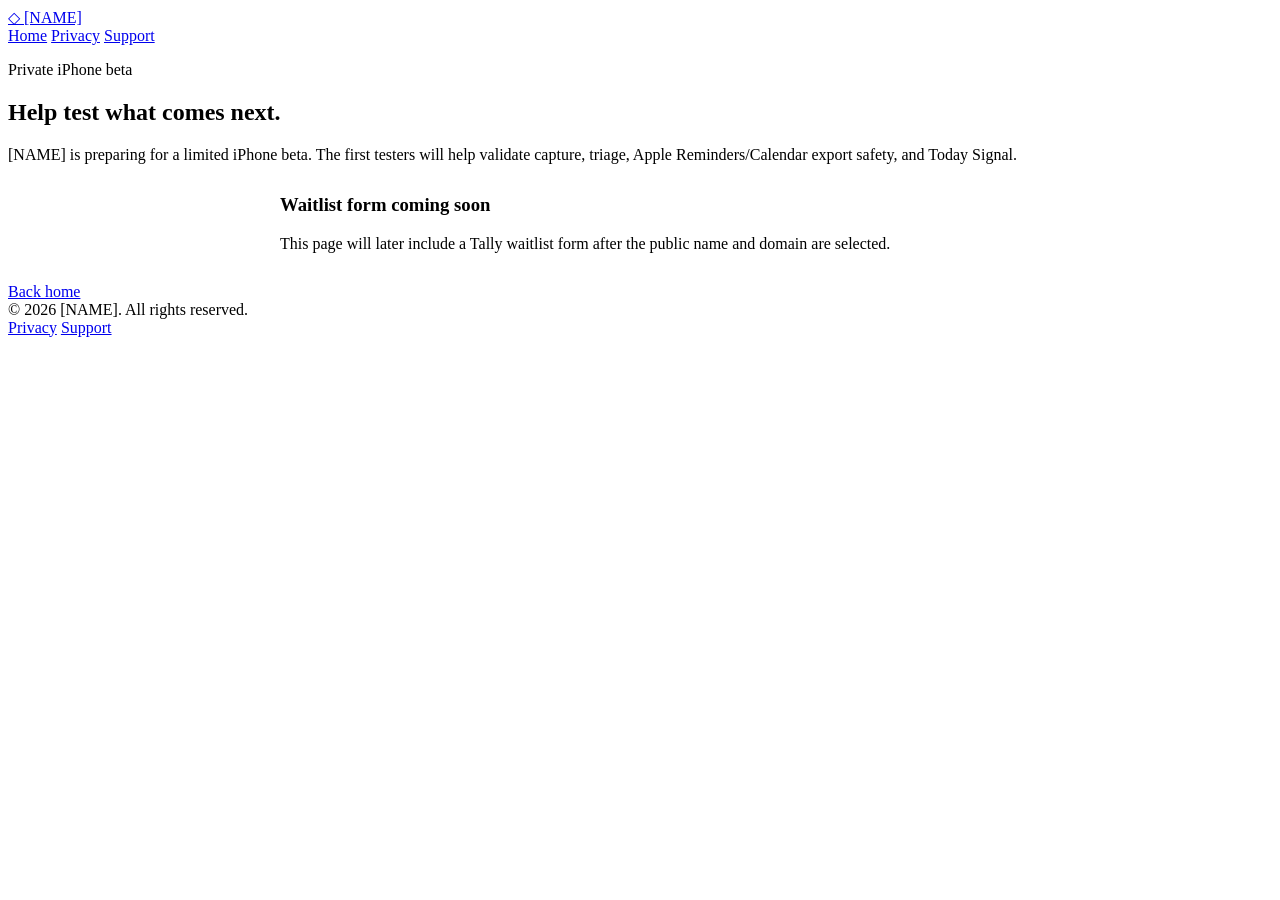
==== beta.html @ 1b4bce82 "Create beta.html" ====
<!doctype html>
<html lang="en-AU">
<head>
  <meta charset="utf-8" />
  <meta name="viewport" content="width=device-width, initial-scale=1" />
  <title>Join the Beta — [NAME]</title>
  <link rel="stylesheet" href="styles.css" />
</head>
<body>
  <header class="site-header">
    <a class="logo" href="index.html">
      <span class="logo-mark">◇</span>
      <span>[NAME]</span>
    </a>
    <nav class="nav">
      <a href="index.html">Home</a>
      <a href="privacy.html">Privacy</a>
      <a href="support.html">Support</a>
    </nav>
  </header>

  <main>
    <section class="cta-section">
      <p class="eyebrow">Private iPhone beta</p>
      <h1>Help test what comes next.</h1>
      <p>
        [NAME] is preparing for a limited iPhone beta. The first testers will help validate capture,
        triage, Apple Reminders/Calendar export safety, and Today Signal.
      </p>

      <div class="card" style="max-width:720px;margin:30px auto;text-align:left;">
        <h3>Waitlist form coming soon</h3>
        <p>
          This page will later include a Tally waitlist form after the public name and domain are selected.
        </p>
      </div>

      <a class="button secondary" href="index.html">Back home</a>
    </section>
  </main>

  <footer class="site-footer">
    <span>© 2026 [NAME]. All rights reserved.</span>
    <div>
      <a href="privacy.html">Privacy</a>
      <a href="support.html">Support</a>
    </div>
  </footer>
</body>
</html>
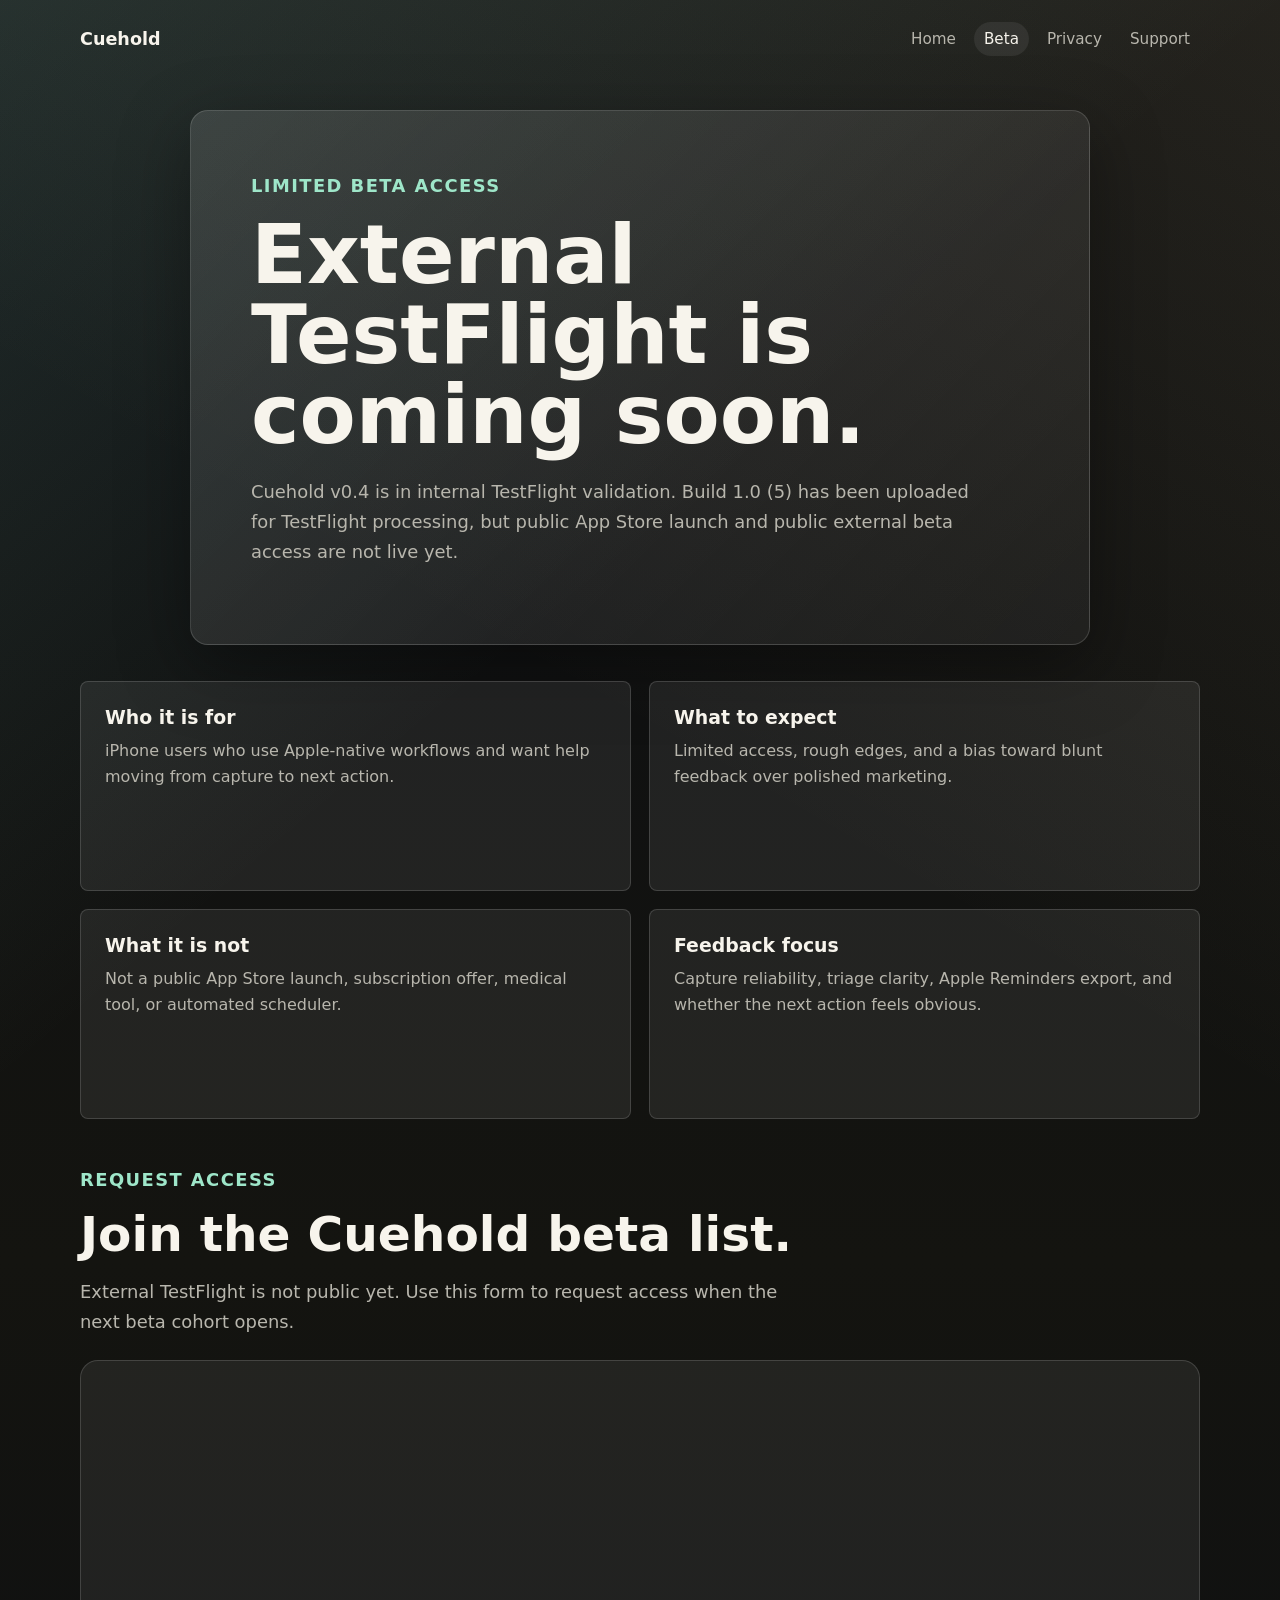
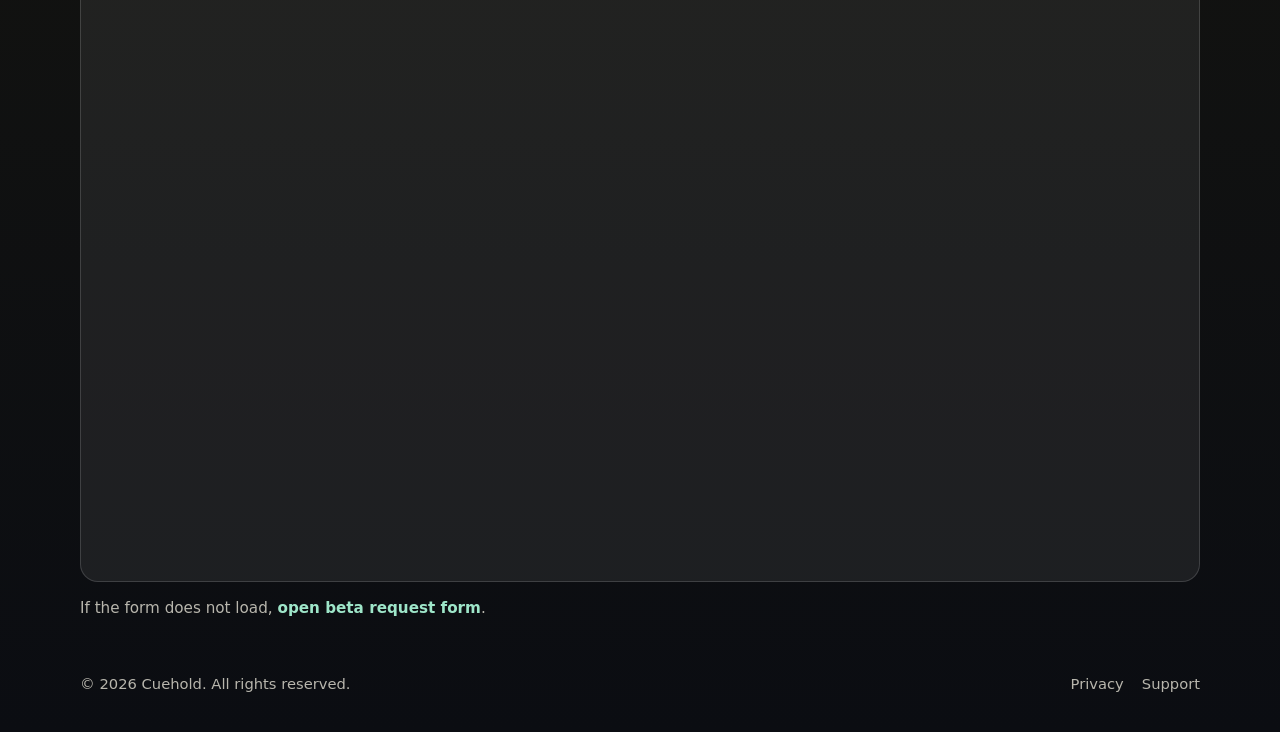
==== commit ba6134d8: "Simplify screenshot and beta CTA flow" ====
--- a/beta.html
+++ b/beta.html
@@ -3,48 +3,122 @@
 <head>
   <meta charset="utf-8" />
   <meta name="viewport" content="width=device-width, initial-scale=1" />
-  <title>Join the Beta — [NAME]</title>
+  <title>Beta Access — Cuehold</title>
+  <meta name="description" content="Request limited beta access for Cuehold. Internal TestFlight is active; external beta access is coming soon." />
+  <meta name="theme-color" content="#0b0d12" />
+  <meta property="og:title" content="Cuehold Beta Access" />
+  <meta property="og:description" content="Internal TestFlight is active. External beta access is coming soon." />
+  <meta property="og:type" content="website" />
+  <meta property="og:url" content="https://dillonmonop.github.io/cuehold/beta.html" />
+  <link rel="canonical" href="https://dillonmonop.github.io/cuehold/beta.html" />
   <link rel="stylesheet" href="styles.css" />
 </head>
+
 <body>
   <header class="site-header">
-    <a class="logo" href="index.html">
-      <span class="logo-mark">◇</span>
-      <span>[NAME]</span>
-    </a>
-    <nav class="nav">
+    <a class="logo" href="index.html" aria-label="Cuehold home">Cuehold</a>
+
+    <nav class="nav" aria-label="Primary">
       <a href="index.html">Home</a>
+      <a href="beta.html" aria-current="page">Beta</a>
       <a href="privacy.html">Privacy</a>
       <a href="support.html">Support</a>
     </nav>
   </header>
 
   <main>
-    <section class="cta-section">
-      <p class="eyebrow">Private iPhone beta</p>
-      <h1>Help test what comes next.</h1>
+    <section class="page-hero">
+      <p class="eyebrow">Limited beta access</p>
+      <h1>External TestFlight is coming soon.</h1>
       <p>
-        [NAME] is preparing for a limited iPhone beta. The first testers will help validate capture,
-        triage, Apple Reminders/Calendar export safety, and Today Signal.
+        Cuehold v0.4 is in internal TestFlight validation. Build 1.0 (5) has been
+        uploaded for TestFlight processing, but public App Store launch and public
+        external beta access are not live yet.
       </p>
+    </section>
 
-      <div class="card" style="max-width:720px;margin:30px auto;text-align:left;">
-        <h3>Waitlist form coming soon</h3>
+    <section class="section compact">
+      <div class="cards two">
+        <article class="card">
+          <h3>Who it is for</h3>
+          <p>iPhone users who use Apple-native workflows and want help moving from capture to next action.</p>
+        </article>
+
+        <article class="card">
+          <h3>What to expect</h3>
+          <p>Limited access, rough edges, and a bias toward blunt feedback over polished marketing.</p>
+        </article>
+
+        <article class="card">
+          <h3>What it is not</h3>
+          <p>Not a public App Store launch, subscription offer, medical tool, or automated scheduler.</p>
+        </article>
+
+        <article class="card">
+          <h3>Feedback focus</h3>
+          <p>Capture reliability, triage clarity, Apple Reminders export, and whether the next action feels obvious.</p>
+        </article>
+      </div>
+    </section>
+
+    <section class="section compact" aria-labelledby="beta-form-heading">
+      <div class="section-heading">
+        <p class="eyebrow">Request access</p>
+        <h2 id="beta-form-heading">Join the Cuehold beta list.</h2>
         <p>
-          This page will later include a Tally waitlist form after the public name and domain are selected.
+          External TestFlight is not public yet. Use this form to request access
+          when the next beta cohort opens.
         </p>
       </div>
 
-      <a class="button secondary" href="index.html">Back home</a>
+      <div class="form-card">
+        <iframe
+          data-tally-src="https://tally.so/embed/dWzORN?alignLeft=1&hideTitle=1&transparentBackground=1&dynamicHeight=1"
+          loading="lazy"
+          width="100%"
+          height="820"
+          frameborder="0"
+          marginheight="0"
+          marginwidth="0"
+          title="Cuehold Beta Request">
+        </iframe>
+      </div>
+      <p class="form-fallback">
+        If the form does not load, <a href="https://tally.so/r/dWzORN">open beta request form</a>.
+      </p>
     </section>
   </main>
 
   <footer class="site-footer">
-    <span>© 2026 [NAME]. All rights reserved.</span>
+    <span>© 2026 Cuehold. All rights reserved.</span>
     <div>
       <a href="privacy.html">Privacy</a>
       <a href="support.html">Support</a>
     </div>
   </footer>
+
+  <script>
+    var d = document;
+    var w = "https://tally.so/widgets/embed.js";
+    var v = function () {
+      if (typeof Tally !== "undefined") {
+        Tally.loadEmbeds();
+      } else {
+        d.querySelectorAll("iframe[data-tally-src]:not([src])").forEach(function (e) {
+          e.src = e.dataset.tallySrc;
+        });
+      }
+    };
+
+    if (typeof Tally !== "undefined") {
+      v();
+    } else if (d.querySelector('script[src="' + w + '"]') == null) {
+      var s = d.createElement("script");
+      s.src = w;
+      s.onload = v;
+      s.onerror = v;
+      d.body.appendChild(s);
+    }
+  </script>
 </body>
 </html>
--- a/styles.css
+++ b/styles.css
@@ -0,0 +1,384 @@
+:root {
+  --bg: #0b0d12;
+  --panel: rgba(255, 255, 255, 0.075);
+  --panel-strong: rgba(255, 255, 255, 0.11);
+  --text: #f7f4ec;
+  --muted: #b8b6ad;
+  --line: rgba(255, 255, 255, 0.15);
+  --accent: #9ee6c9;
+  --accent-strong: #f1d27a;
+  --max: 1120px;
+  --radius-xl: 18px;
+  --radius-lg: 8px;
+}
+
+* {
+  box-sizing: border-box;
+}
+
+html {
+  scroll-behavior: smooth;
+}
+
+body {
+  margin: 0;
+  overflow-x: hidden;
+  min-height: 100vh;
+  font-family: Inter, ui-sans-serif, system-ui, -apple-system, BlinkMacSystemFont, "SF Pro Display", "Segoe UI", sans-serif;
+  color: var(--text);
+  background:
+    linear-gradient(140deg, rgba(158, 230, 201, 0.14), transparent 32%),
+    linear-gradient(210deg, rgba(241, 210, 122, 0.11), transparent 36%),
+    linear-gradient(180deg, #0b0d12 0%, #141410 54%, #0b0d12 100%);
+}
+
+a {
+  color: inherit;
+  text-decoration: none;
+}
+
+a:focus-visible,
+button:focus-visible {
+  outline: 3px solid var(--accent);
+  outline-offset: 4px;
+}
+
+.site-header,
+.hero,
+.page-hero,
+.section,
+.split,
+.cta,
+.site-footer {
+  width: min(var(--max), calc(100% - 40px));
+  margin-left: auto;
+  margin-right: auto;
+}
+
+.site-header {
+  padding: 22px 0;
+  display: flex;
+  align-items: center;
+  justify-content: space-between;
+  gap: 20px;
+}
+
+.logo {
+  flex: 0 0 auto;
+  font-weight: 900;
+  font-size: 1.1rem;
+  letter-spacing: 0;
+}
+
+.nav {
+  display: flex;
+  flex-wrap: wrap;
+  justify-content: flex-end;
+  gap: 8px;
+  color: var(--muted);
+  font-size: 0.95rem;
+}
+
+.nav a {
+  padding: 8px 10px;
+  border-radius: 999px;
+}
+
+.nav a:hover,
+.nav a[aria-current="page"] {
+  color: var(--text);
+  background: rgba(255, 255, 255, 0.07);
+}
+
+.hero,
+.page-hero {
+  margin-top: 32px;
+  padding: 60px;
+  border: 1px solid var(--line);
+  border-radius: var(--radius-xl);
+  background: linear-gradient(135deg, rgba(255, 255, 255, 0.12), rgba(255, 255, 255, 0.045));
+  box-shadow: 0 22px 70px rgba(0, 0, 0, 0.36);
+}
+
+.hero-inner {
+  display: grid;
+  grid-template-columns: minmax(0, 1fr) minmax(260px, 360px);
+  align-items: center;
+  gap: 44px;
+}
+
+.hero-copy {
+  min-width: 0;
+}
+
+.phone-preview {
+  margin: 0;
+  justify-self: center;
+  width: min(100%, 340px);
+  padding: 10px;
+  border: 1px solid rgba(255, 255, 255, 0.2);
+  border-radius: 42px;
+  background:
+    linear-gradient(180deg, rgba(255, 255, 255, 0.16), rgba(255, 255, 255, 0.045)),
+    rgba(0, 0, 0, 0.32);
+  box-shadow: 0 30px 80px rgba(0, 0, 0, 0.46);
+}
+
+.phone-preview img {
+  display: block;
+  width: 100%;
+  height: auto;
+  border: 1px solid rgba(255, 255, 255, 0.14);
+  border-radius: 34px;
+  background: #050609;
+}
+
+.phone-preview img {
+  max-height: 680px;
+  object-fit: cover;
+  object-position: top;
+}
+
+.page-hero {
+  max-width: 900px;
+}
+
+.eyebrow {
+  margin: 0 0 14px;
+  color: var(--accent);
+  font-size: 0.78rem;
+  font-weight: 900;
+  letter-spacing: 0.08em;
+  text-transform: uppercase;
+}
+
+h1,
+h2,
+h3,
+p {
+  margin-top: 0;
+}
+
+h1 {
+  max-width: 920px;
+  margin-bottom: 22px;
+  font-size: clamp(2.8rem, 6.4vw, 5.9rem);
+  line-height: 0.98;
+  letter-spacing: 0;
+}
+
+h2 {
+  margin-bottom: 18px;
+  font-size: clamp(2rem, 3.8vw, 3.45rem);
+  line-height: 1.04;
+  letter-spacing: 0;
+}
+
+h3 {
+  margin-bottom: 10px;
+  font-size: 1.18rem;
+  letter-spacing: 0;
+}
+
+p {
+  color: var(--muted);
+  line-height: 1.65;
+}
+
+.hero-text,
+.page-hero p,
+.section-heading p {
+  max-width: 720px;
+  font-size: 1.12rem;
+}
+
+.hero-actions {
+  display: flex;
+  flex-wrap: wrap;
+  gap: 14px;
+  margin-top: 30px;
+}
+
+.button {
+  display: inline-flex;
+  align-items: center;
+  justify-content: center;
+  min-height: 48px;
+  padding: 0 20px;
+  border-radius: 999px;
+  font-weight: 900;
+}
+
+.primary {
+  color: #11130f;
+  background: linear-gradient(135deg, #ffffff, var(--accent));
+}
+
+.secondary {
+  border: 1px solid var(--line);
+  background: rgba(255, 255, 255, 0.06);
+}
+
+.trust-note {
+  margin-top: 18px;
+  margin-bottom: 0;
+  font-size: 0.95rem;
+}
+
+.section {
+  padding: 72px 0 10px;
+}
+
+.section.compact {
+  padding-top: 36px;
+}
+
+.section-heading {
+  margin-bottom: 24px;
+}
+
+.cards {
+  display: grid;
+  grid-template-columns: repeat(3, minmax(0, 1fr));
+  gap: 18px;
+}
+
+.cards.two {
+  grid-template-columns: repeat(2, minmax(0, 1fr));
+}
+
+.card {
+  min-height: 210px;
+  padding: 24px;
+  border: 1px solid var(--line);
+  border-radius: var(--radius-lg);
+  background: var(--panel);
+}
+
+.card p:last-child {
+  margin-bottom: 0;
+}
+
+.number {
+  margin-bottom: 24px;
+  color: var(--accent-strong);
+  font-weight: 900;
+}
+
+.form-card {
+  overflow: hidden;
+  border: 1px solid var(--line);
+  border-radius: var(--radius-xl);
+  background: rgba(255, 255, 255, 0.07);
+}
+
+.form-card iframe {
+  display: block;
+  width: 100%;
+  border: 0;
+}
+
+.form-fallback {
+  margin-top: 14px;
+  font-size: 0.95rem;
+}
+
+.form-fallback a {
+  color: var(--accent);
+  font-weight: 800;
+}
+
+.split {
+  margin-top: 40px;
+  padding: 40px;
+  display: grid;
+  grid-template-columns: 0.92fr 1.08fr;
+  gap: 42px;
+  border: 1px solid var(--line);
+  border-radius: var(--radius-xl);
+  background: var(--panel-strong);
+}
+
+.split p:last-child {
+  margin-bottom: 0;
+}
+
+.site-footer {
+  padding: 28px 0 40px;
+  display: flex;
+  justify-content: space-between;
+  gap: 20px;
+  color: var(--muted);
+  font-size: 0.92rem;
+}
+
+.site-footer div {
+  display: flex;
+  gap: 18px;
+}
+
+@media (max-width: 860px) {
+  .site-header {
+    align-items: flex-start;
+    flex-direction: column;
+  }
+
+  .nav {
+    justify-content: flex-start;
+  }
+
+  .hero,
+  .page-hero,
+  .split {
+    padding: 32px 22px;
+  }
+
+  .hero-inner {
+    grid-template-columns: 1fr;
+  }
+
+  .phone-preview {
+    width: min(100%, 290px);
+  }
+
+  .phone-preview img {
+    max-height: 590px;
+  }
+
+  .cards,
+  .cards.two,
+  .split {
+    grid-template-columns: 1fr;
+  }
+
+  .card {
+    min-height: 0;
+  }
+
+  h1 {
+    font-size: clamp(2.55rem, 12vw, 4.6rem);
+  }
+
+  .site-footer {
+    flex-direction: column;
+  }
+}
+
+@media (max-width: 460px) {
+  .site-header,
+  .hero,
+  .page-hero,
+  .section,
+  .split,
+  .site-footer {
+    width: min(var(--max), calc(100% - 28px));
+  }
+
+  .button {
+    width: 100%;
+  }
+
+  .hero-actions {
+    width: 100%;
+  }
+}
